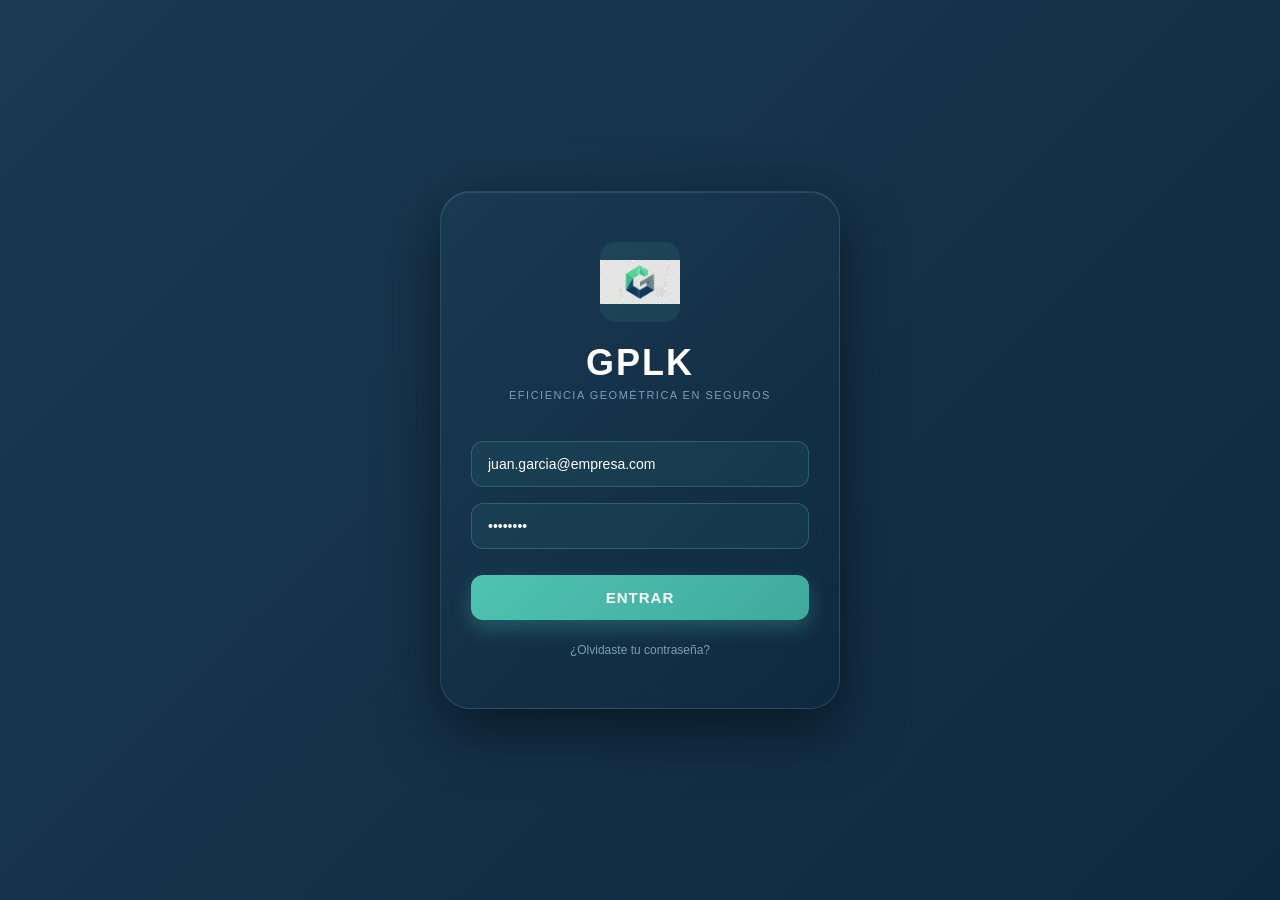
==== index.html @ cc1b45bd "Login1" ====
<!DOCTYPE html>
<html lang="es">
<head>
    <meta charset="UTF-8">
    <meta name="viewport" content="width=device-width, initial-scale=1.0">
    <title>GPLK - Login</title>
    <link rel="stylesheet" href="Styles/styles.css">
</head>
<body>
    <div class="login-container">
        <!-- Encabezado de Login -->
        

        <!-- Contenedor Principal de Login -->
        <div class="login-box">
            <!-- Logo y Título -->
            <div class="logo-section">
                <div class="logo-icon">
                    <img src="Images/Logo G.png" alt="Logo GPLK" class="logo-img">
                </div>
                <h1 class="logo-title">GPLK</h1>
                <p class="logo-subtitle">EFICIENCIA GEOMÉTRICA EN SEGUROS</p>
            </div>

            <!-- Formulario de Login -->
            <form id="loginForm" class="login-form">
                <!-- Campo Usuario o Email -->
                <div class="form-group">
                    <input 
                        type="email" 
                        id="usuario" 
                        name="usuario"
                        class="form-input" 
                        placeholder="Usuario o Email"
                        value="juan.garcia@empresa.com"
                        required
                    >
                </div>

                <!-- Campo Contraseña -->
                <div class="form-group">
                    <input 
                        type="password" 
                        id="contrasena" 
                        name="contrasena"
                        class="form-input" 
                        placeholder="Contraseña"
                        value="••••••••"
                        required
                    >
                </div>

                <!-- Botón Entrar -->
                <button type="submit" class="btn-entrar">Entrar</button>
            </form>

            <!-- Enlace Contraseña Olvidada -->
            <div class="forgot-password">
                <a href="#" id="forgotLink">¿Olvidaste tu contraseña?</a>
            </div>
        </div>
    </div>

    <script src="js/login.js"></script>
</body>
</html>
---- Styles/styles.css ----
/* ============================================
   ESTILOS DEL LOGIN - GPLK
   ============================================ */

* {
    margin: 0;
    padding: 0;
    box-sizing: border-box;
}

body {
    font-family: 'Segoe UI', Tahoma, Geneva, Verdana, sans-serif;
    background: linear-gradient(135deg, #1a3a52 0%, #0f2940 100%);
    min-height: 100vh;
    display: flex;
    justify-content: center;
    align-items: center;
    padding: 20px;
}

/* Contenedor principal del login */
.login-container {
    width: 100%;
    max-width: 400px;
}

/* Etiqueta "A - LOGIN" */


/* Caja principal de login */
.login-box {
    background: linear-gradient(135deg, rgba(26, 58, 82, 0.95) 0%, rgba(15, 41, 64, 0.95) 100%);
    border: 1px solid rgba(79, 195, 178, 0.2);
    border-radius: 30px;
    padding: 50px 30px;
    box-shadow: 
        0 20px 60px rgba(0, 0, 0, 0.5),
        inset 0 1px 0 rgba(255, 255, 255, 0.1);
    backdrop-filter: blur(10px);
}

/* Sección de Logo */
.logo-section {
    text-align: center;
    margin-bottom: 40px;
}

/* Icono del Logo */
.logo-icon {
    width: 80px;
    height: 80px;
    margin: 0 auto 20px;
    background: rgba(79, 195, 178, 0.1);
    border-radius: 15px;
    display: flex;
    align-items: center;
    justify-content: center;
}

.logo-icon svg {
    width: 100%;
    height: 100%;
}

.logo-img {
    width: 100%;
    height: 100%;
    object-fit: contain;
}

/* Título GPLK */
.logo-title {
    font-size: 36px;
    font-weight: 700;
    color: #ffffff;
    margin-bottom: 5px;
    letter-spacing: 2px;
}

/* Subtítulo */
.logo-subtitle {
    font-size: 11px;
    color: #7a9fb5;
    letter-spacing: 1.5px;
    text-transform: uppercase;
    font-weight: 500;
}

/* Formulario */
.login-form {
    display: flex;
    flex-direction: column;
    gap: 16px;
    margin-bottom: 20px;
}

/* Grupo de formulario */
.form-group {
    display: flex;
    flex-direction: column;
}

/* Inputs */
.form-input {
    padding: 14px 16px;
    border: 1px solid rgba(79, 195, 178, 0.3);
    border-radius: 12px;
    background: rgba(79, 195, 178, 0.08);
    color: #ffffff;
    font-size: 14px;
    transition: all 0.3s ease;
    font-family: inherit;
}

.form-input::placeholder {
    color: #7a9fb5;
}

.form-input:focus {
    outline: none;
    border-color: rgba(79, 195, 178, 0.6);
    background: rgba(79, 195, 178, 0.12);
    box-shadow: 0 0 10px rgba(79, 195, 178, 0.2);
}

/* Botón Entrar */
.btn-entrar {
    padding: 14px 16px;
    background: linear-gradient(135deg, #4fc3b2 0%, #3faa9e 100%);
    color: #ffffff;
    border: none;
    border-radius: 12px;
    font-size: 15px;
    font-weight: 600;
    cursor: pointer;
    transition: all 0.3s ease;
    text-transform: uppercase;
    letter-spacing: 1px;
    box-shadow: 0 8px 20px rgba(79, 195, 178, 0.3);
    margin-top: 10px;
}

.btn-entrar:hover {
    background: linear-gradient(135deg, #5cd9c8 0%, #4fc3b2 100%);
    box-shadow: 0 12px 30px rgba(79, 195, 178, 0.4);
    transform: translateY(-2px);
}

.btn-entrar:active {
    transform: translateY(0);
    box-shadow: 0 4px 12px rgba(79, 195, 178, 0.3);
}

.btn-entrar:disabled {
    opacity: 0.6;
    cursor: not-allowed;
}

/* Enlace Contraseña Olvidada */
.forgot-password {
    text-align: center;
}

.forgot-password a {
    color: #7a9fb5;
    text-decoration: none;
    font-size: 12px;
    transition: all 0.3s ease;
    border-bottom: 1px solid transparent;
}

.forgot-password a:hover {
    color: #4fc3b2;
    border-bottom-color: #4fc3b2;
}

/* Responsive */
@media (max-width: 480px) {
    .login-box {
        padding: 40px 20px;
        border-radius: 20px;
    }

    .logo-title {
        font-size: 28px;
    }

    .logo-icon {
        width: 60px;
        height: 60px;
    }

    .form-input,
    .btn-entrar {
        font-size: 13px;
        padding: 12px 14px;
    }

    .logo-section {
        margin-bottom: 30px;
    }

    .login-form {
        gap: 14px;
    }
}
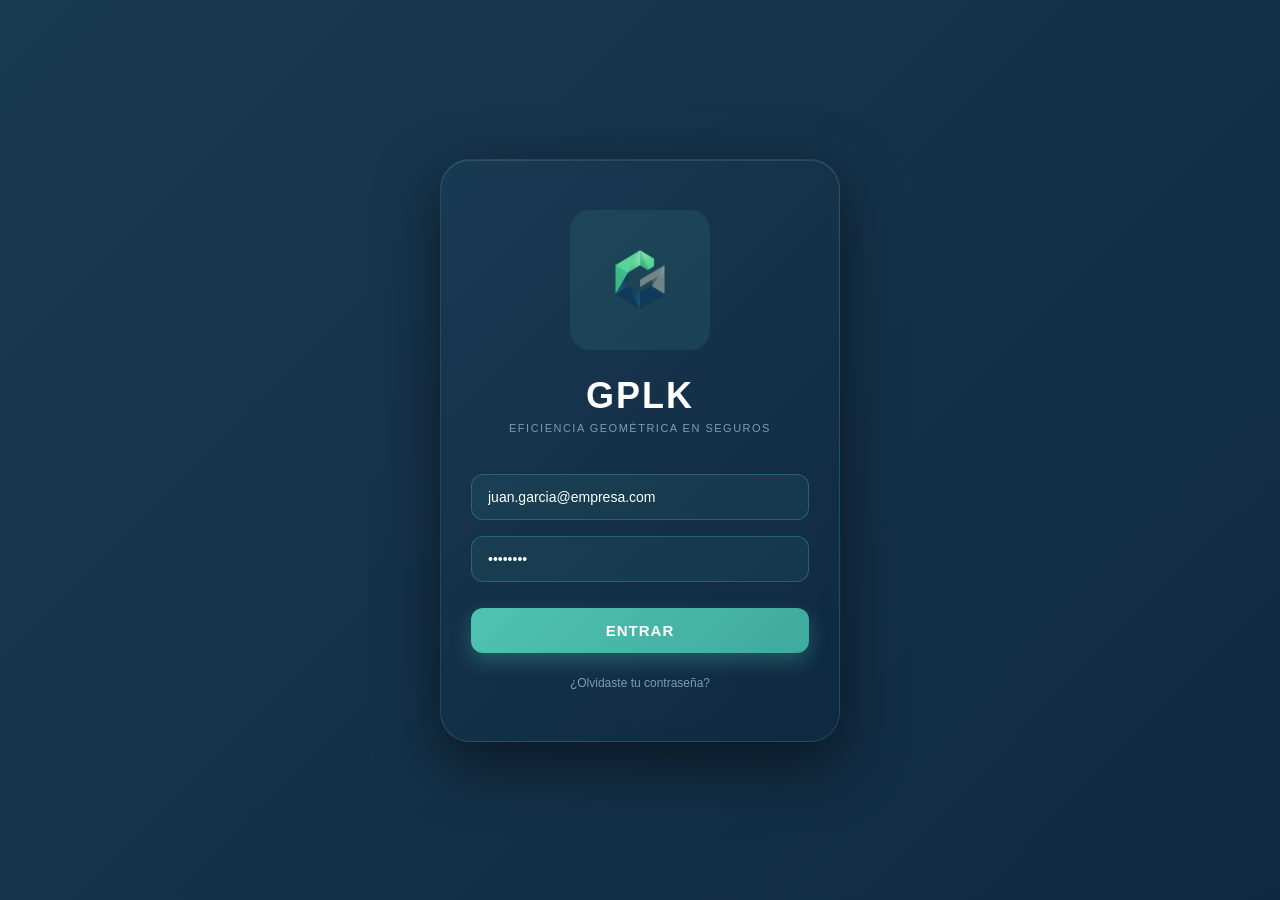
==== commit eb3284d5: "Login y Inicio" ====
--- a/index.html
+++ b/index.html
@@ -7,12 +7,9 @@
     <link rel="stylesheet" href="Styles/styles.css">
 </head>
 <body>
-    <div class="login-container">
-        <!-- Encabezado de Login -->
-        
-
+    <div class="mobile-container">
         <!-- Contenedor Principal de Login -->
-        <div class="login-box">
+        <div class="mobile-box">
             <!-- Logo y Título -->
             <div class="logo-section">
                 <div class="logo-icon">
--- a/Styles/styles.css
+++ b/Styles/styles.css
@@ -1,34 +1,11 @@
 /* ============================================
-   ESTILOS DEL LOGIN - GPLK
+   ESTILOS GENERALES - GPLK
    ============================================ */
-
-* {
-    margin: 0;
-    padding: 0;
-    box-sizing: border-box;
-}
-
-body {
-    font-family: 'Segoe UI', Tahoma, Geneva, Verdana, sans-serif;
-    background: linear-gradient(135deg, #1a3a52 0%, #0f2940 100%);
-    min-height: 100vh;
-    display: flex;
-    justify-content: center;
-    align-items: center;
-    padding: 20px;
-}
-
-/* Contenedor principal del login */
-.login-container {
+.mobile-container {
     width: 100%;
     max-width: 400px;
 }
-
-/* Etiqueta "A - LOGIN" */
-
-
-/* Caja principal de login */
-.login-box {
+.mobile-box {
     background: linear-gradient(135deg, rgba(26, 58, 82, 0.95) 0%, rgba(15, 41, 64, 0.95) 100%);
     border: 1px solid rgba(79, 195, 178, 0.2);
     border-radius: 30px;
@@ -39,6 +16,27 @@
     backdrop-filter: blur(10px);
 }
 
+/* ============================================
+   ESTILOS DEL LOGIN - GPLK
+   ============================================ */
+
+* {
+    margin: 0;
+    padding: 0;
+    box-sizing: border-box;
+}
+
+body {
+    font-family: 'Segoe UI', Tahoma, Geneva, Verdana, sans-serif;
+    background: linear-gradient(135deg, #1a3a52 0%, #0f2940 100%);
+    min-height: 100vh;
+    display: flex;
+    justify-content: center;
+    align-items: center;
+    padding: 20px;
+}
+
+
 /* Sección de Logo */
 .logo-section {
     text-align: center;
@@ -47,11 +45,11 @@
 
 /* Icono del Logo */
 .logo-icon {
-    width: 80px;
-    height: 80px;
-    margin: 0 auto 20px;
+    width: 140px;
+    height: 140px;
+    margin: 0 auto 25px;
     background: rgba(79, 195, 178, 0.1);
-    border-radius: 15px;
+    border-radius: 20px;
     display: flex;
     align-items: center;
     justify-content: center;
@@ -204,3 +202,298 @@
         gap: 14px;
     }
 }
+
+/* ============================================
+   ESTILOS DEL DASHBOARD - GPLK
+   ============================================ */
+
+body {
+    font-family: 'Segoe UI', Tahoma, Geneva, Verdana, sans-serif;
+    background: linear-gradient(135deg, #1a3a52 0%, #0f2940 100%);
+    min-height: 100vh;
+    display: flex;
+    justify-content: center;
+    align-items: center;
+    padding: 20px;
+}
+
+/* Encabezado del Dashboard */
+.dashboard-header {
+    background: linear-gradient(135deg, rgba(26, 58, 82, 0.95) 0%, rgba(15, 41, 64, 0.95) 100%);
+    border-bottom: 1px solid rgba(79, 195, 178, 0.2);
+    padding: 14px 16px;
+    display: flex;
+    justify-content: space-between;
+    align-items: center;
+    box-shadow: 0 2px 10px rgba(0, 0, 0, 0.3);
+    flex-shrink: 0;
+    width: calc(100% + 60px); /*adaptar el ancho al ancho de la pantalla mobil simulada*/
+    margin: -50px -30px 0 -30px;
+    border-radius: 30px 30px 0 0;
+}
+
+.header-left {
+    display: flex;
+    align-items: center;
+    gap: 10px;
+}
+
+.logo-small {
+    width: 40px;
+    height: 40px;
+    background: linear-gradient(135deg, #4fc3b2 0%, #3faa9e 100%);
+    border-radius: 10px;
+    display: flex;
+    align-items: center;
+    justify-content: center;
+    color: #ffffff;
+    font-weight: 700;
+    font-size: 20px;
+}
+
+.dashboard-header h1 {
+    color: #ffffff;
+    font-size: 20px;
+    font-weight: 600;
+    margin: 0;
+}
+
+.header-right {
+    display: flex;
+    gap: 10px;
+}
+
+.btn-logout {
+    padding: 8px 16px;
+    background: transparent;
+    color: #7a9fb5;
+    border: 1px solid rgba(79, 195, 178, 0.4);
+    border-radius: 8px;
+    font-size: 12px;
+    cursor: pointer;
+    transition: all 0.3s ease;
+}
+
+.btn-logout:hover {
+    color: #4fc3b2;
+    border-color: rgba(79, 195, 178, 0.8);
+    background: rgba(79, 195, 178, 0.1);
+}
+
+/* Contenido del Dashboard */
+.dashboard-content {
+    flex: 1;
+    padding: 40px 16px;
+    overflow-y: auto;
+    width: 100%;
+    display: flex;
+    flex-direction: column;
+    justify-content: center;
+}
+
+/* Botón Nuevo Parte */
+.btn-nuevo-parte {
+    width: 100%;
+    margin: 0 0 30px 0;
+    padding: 20px;
+    background: linear-gradient(135deg, #4fc3b2 0%, #3faa9e 100%);
+    border: none;
+    border-radius: 16px;
+    color: #ffffff;
+    display: flex;
+    align-items: center;
+    gap: 15px;
+    cursor: pointer;
+    transition: all 0.3s ease;
+    box-shadow: 0 8px 20px rgba(79, 195, 178, 0.3);
+}
+
+.btn-nuevo-parte:hover {
+    transform: translateY(-4px);
+    box-shadow: 0 12px 30px rgba(79, 195, 178, 0.4);
+}
+
+.btn-icon {
+    width: 50px;
+    height: 50px;
+    background: rgba(255, 255, 255, 0.2);
+    border-radius: 12px;
+    display: flex;
+    align-items: center;
+    justify-content: center;
+    font-size: 28px;
+    font-weight: 300;
+    flex-shrink: 0;
+}
+
+.btn-text {
+    text-align: left;
+}
+
+.btn-title {
+    font-size: 16px;
+    font-weight: 600;
+    margin-bottom: 4px;
+}
+
+.btn-subtitle {
+    font-size: 13px;
+    opacity: 0.9;
+}
+
+/* Sección de Incidentes */
+.incidentes-section {
+    width: 100%;
+}
+
+.section-title {
+    color: #7a9fb5;
+    font-size: 12px;
+    font-weight: 700;
+    letter-spacing: 1.5px;
+    text-transform: uppercase;
+    margin-bottom: 16px;
+}
+
+.incidentes-list {
+    display: flex;
+    flex-direction: column;
+    gap: 12px;
+    margin-bottom: 20px;
+}
+
+/* Tarjeta de Incidente */
+.incidente-card {
+    background: rgba(255, 255, 255, 0.08);
+    border: 1px solid rgba(79, 195, 178, 0.15);
+    border-radius: 12px;
+    padding: 14px;
+    display: flex;
+    align-items: center;
+    gap: 12px;
+    transition: all 0.3s ease;
+    cursor: pointer;
+}
+
+.incidente-card:hover {
+    background: rgba(79, 195, 178, 0.1);
+    border-color: rgba(79, 195, 178, 0.3);
+    transform: translateX(4px);
+}
+
+.incidente-icon {
+    width: 40px;
+    height: 40px;
+    border-radius: 10px;
+    display: flex;
+    align-items: center;
+    justify-content: center;
+    font-size: 20px;
+    flex-shrink: 0;
+}
+
+.incidente-icon.fuego {
+    background: rgba(255, 107, 53, 0.2);
+    color: #ff6b35;
+}
+
+.incidente-icon.cristal {
+    background: rgba(100, 180, 255, 0.2);
+    color: #64b4ff;
+}
+
+.incidente-icon.hogar {
+    background: rgba(150, 130, 100, 0.2);
+    color: #a89878;
+}
+
+.incidente-info {
+    flex: 1;
+}
+
+.incidente-id {
+    color: #ffffff;
+    font-size: 14px;
+    font-weight: 600;
+    margin-bottom: 2px;
+}
+
+.incidente-tipo {
+    color: #7a9fb5;
+    font-size: 12px;
+}
+
+/* Badges de Estado */
+.badge {
+    padding: 6px 12px;
+    border-radius: 6px;
+    font-size: 11px;
+    font-weight: 600;
+    white-space: nowrap;
+    text-transform: capitalize;
+}
+
+.badge-pendiente {
+    background: rgba(255, 193, 7, 0.2);
+    color: #ffc107;
+}
+
+.badge-validado {
+    background: rgba(76, 175, 80, 0.2);
+    color: #4caf50;
+}
+
+.badge-enviado {
+    background: rgba(100, 180, 255, 0.2);
+    color: #64b4ff;
+}
+
+/* Botón Seguimiento */
+.btn-seguimiento {
+    width: 100%;
+    margin: 0;
+    padding: 12px;
+    background: transparent;
+    border: 1px solid rgba(79, 195, 178, 0.4);
+    border-radius: 12px;
+    color: #4fc3b2;
+    font-size: 14px;
+    font-weight: 600;
+    cursor: pointer;
+    transition: all 0.3s ease;
+}
+
+.btn-seguimiento:hover {
+    background: rgba(79, 195, 178, 0.1);
+    border-color: #4fc3b2;
+}
+
+/* Responsive Dashboard */
+@media (max-width: 480px) {
+    .dashboard-content {
+        padding: 16px;
+    }
+
+    .btn-nuevo-parte {
+        padding: 16px;
+        margin-bottom: 24px;
+    }
+
+    .btn-icon {
+        width: 40px;
+        height: 40px;
+        font-size: 24px;
+    }
+
+    .btn-title {
+        font-size: 15px;
+    }
+
+    .btn-subtitle {
+        font-size: 12px;
+    }
+
+    .incidente-card {
+        padding: 12px;
+    }
+}
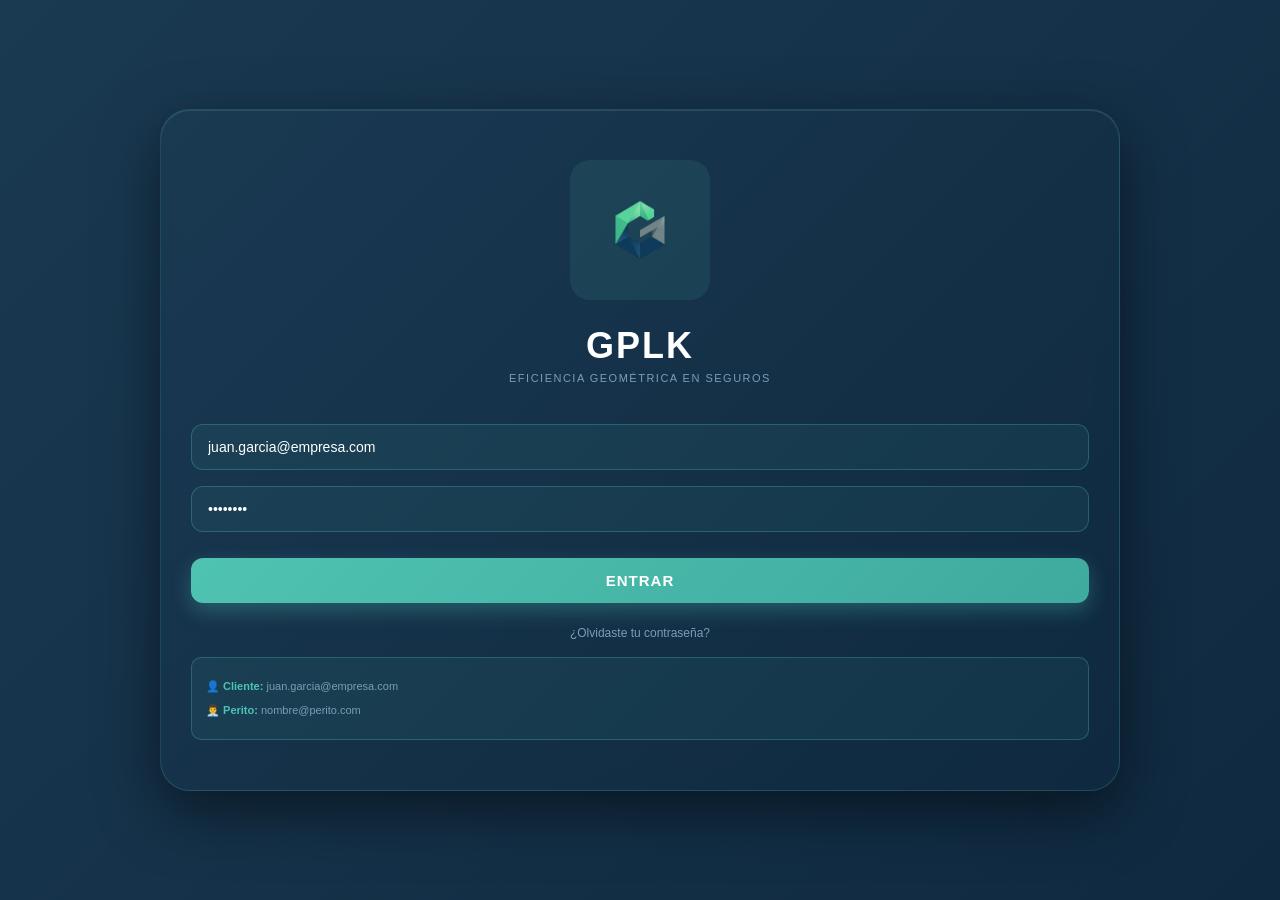
==== commit a68fd29f: "Terminar cliente y unificar el login" ====
--- a/index.html
+++ b/index.html
@@ -3,8 +3,8 @@
 <head>
     <meta charset="UTF-8">
     <meta name="viewport" content="width=device-width, initial-scale=1.0">
-    <title>GPLK - Login</title>
-    <link rel="stylesheet" href="Styles/styles.css">
+    <title>GPLK - Acceso</title>
+    <link rel="stylesheet" href="Styles/stylesCliente.css">
 </head>
 <body>
     <div class="mobile-container">
@@ -19,9 +19,8 @@
                 <p class="logo-subtitle">EFICIENCIA GEOMÉTRICA EN SEGUROS</p>
             </div>
 
-            <!-- Formulario de Login -->
-            <form id="loginForm" class="login-form">
-                <!-- Campo Usuario o Email -->
+            <!-- Formulario de Login Unificado -->
+            <form id="loginForm" class="login-form" onsubmit="return validarLogin()">
                 <div class="form-group">
                     <input 
                         type="email" 
@@ -34,7 +33,6 @@
                     >
                 </div>
 
-                <!-- Campo Contraseña -->
                 <div class="form-group">
                     <input 
                         type="password" 
@@ -47,7 +45,6 @@
                     >
                 </div>
 
-                <!-- Botón Entrar -->
                 <button type="submit" class="btn-entrar">Entrar</button>
             </form>
 
@@ -55,6 +52,12 @@
             <div class="forgot-password">
                 <a href="#" id="forgotLink">¿Olvidaste tu contraseña?</a>
             </div>
+
+            <!-- Nota informativa -->
+            <div class="login-note">
+                <p><strong>👤 Cliente:</strong> juan.garcia@empresa.com</p>
+                <p><strong>👨‍💼 Perito:</strong> nombre@perito.com</p>
+            </div>
         </div>
     </div>
 
--- a/Styles/stylesCliente.css
+++ b/Styles/stylesCliente.css
@@ -0,0 +1,1549 @@
+/* ============================================
+   ESTILOS GENERALES - GPLK
+   ============================================ */
+* {
+    margin: 0;
+    padding: 0;
+    box-sizing: border-box;
+}
+
+body {
+    font-family: 'Segoe UI', Tahoma, Geneva, Verdana, sans-serif;
+    background: linear-gradient(135deg, #1a3a52 0%, #0f2940 100%);
+    min-height: 100vh;
+    display: flex;
+    justify-content: center;
+    align-items: center;
+    padding: 20px;
+}
+
+/* Contenedor "móvil" centrado, adaptable también a escritorio */
+.mobile-container {
+    width: 100%;
+    max-width: 400px;
+}
+
+.mobile-box {
+    background: linear-gradient(135deg, rgba(26, 58, 82, 0.95) 0%, rgba(15, 41, 64, 0.95) 100%);
+    border: 1px solid rgba(79, 195, 178, 0.2);
+    border-radius: 30px;
+    padding: 50px 30px;            /* NO lo cambies en el @media de escritorio */
+    box-shadow:
+        0 20px 60px rgba(0, 0, 0, 0.5),
+        inset 0 1px 0 rgba(255, 255, 255, 0.1);
+    backdrop-filter: blur(10px);
+}
+/* ============================================
+   ESTILOS DEL LOGIN - GPLK
+   ============================================ */
+
+/* Sección de Logo */
+.logo-section {
+    text-align: center;
+    margin-bottom: 40px;
+}
+
+/* Icono del Logo */
+.logo-icon {
+    width: 140px;
+    height: 140px;
+    margin: 0 auto 25px;
+    background: rgba(79, 195, 178, 0.1);
+    border-radius: 20px;
+    display: flex;
+    align-items: center;
+    justify-content: center;
+}
+
+.logo-icon svg {
+    width: 100%;
+    height: 100%;
+}
+
+.logo-img {
+    width: 100%;
+    height: 100%;
+    object-fit: contain;
+}
+
+/* Título GPLK */
+.logo-title {
+    font-size: 36px;
+    font-weight: 700;
+    color: #ffffff;
+    margin-bottom: 5px;
+    letter-spacing: 2px;
+}
+
+/* Subtítulo */
+.logo-subtitle {
+    font-size: 11px;
+    color: #7a9fb5;
+    letter-spacing: 1.5px;
+    text-transform: uppercase;
+    font-weight: 500;
+}
+
+/* Formulario */
+.login-form {
+    display: flex;
+    flex-direction: column;
+    gap: 16px;
+    margin-bottom: 20px;
+}
+
+/* Nota informativa de login */
+.login-note {
+    background: rgba(79, 195, 178, 0.08);
+    border: 1px solid rgba(79, 195, 178, 0.3);
+    border-radius: 10px;
+    padding: 14px;
+    margin-top: 16px;
+    font-size: 11px;
+    color: #7a9fb5;
+    line-height: 1.6;
+}
+
+.login-note p {
+    margin: 6px 0;
+}
+
+.login-note strong {
+    color: #4fc3b2;
+    font-weight: 700;
+}
+
+/* Grupo de formulario */
+.form-group {
+    display: flex;
+    flex-direction: column;
+}
+
+/* Label de formulario */
+.form-label {
+    color: #7a9fb5;
+    font-size: 12px;
+    font-weight: 700;
+    letter-spacing: 0.5px;
+    margin-bottom: 8px;
+    text-transform: uppercase;
+}
+
+/* Inputs */
+.form-input {
+    padding: 14px 16px;
+    border: 1px solid rgba(79, 195, 178, 0.3);
+    border-radius: 12px;
+    background: rgba(79, 195, 178, 0.08);
+    color: #ffffff;
+    font-size: 14px;
+    transition: all 0.3s ease;
+    font-family: inherit;
+}
+
+.form-input::placeholder {
+    color: #7a9fb5;
+}
+
+.form-input:focus {
+    outline: none;
+    border-color: rgba(79, 195, 178, 0.6);
+    background: rgba(79, 195, 178, 0.12);
+    box-shadow: 0 0 10px rgba(79, 195, 178, 0.2);
+}
+
+/* Botón Entrar */
+.btn-entrar {
+    padding: 14px 16px;
+    background: linear-gradient(135deg, #4fc3b2 0%, #3faa9e 100%);
+    color: #ffffff;
+    border: none;
+    border-radius: 12px;
+    font-size: 15px;
+    font-weight: 600;
+    cursor: pointer;
+    transition: all 0.3s ease;
+    text-transform: uppercase;
+    letter-spacing: 1px;
+    box-shadow: 0 8px 20px rgba(79, 195, 178, 0.3);
+    margin-top: 10px;
+}
+
+.btn-entrar:hover {
+    background: linear-gradient(135deg, #5cd9c8 0%, #4fc3b2 100%);
+    box-shadow: 0 12px 30px rgba(79, 195, 178, 0.4);
+    transform: translateY(-2px);
+}
+
+.btn-entrar:active {
+    transform: translateY(0);
+    box-shadow: 0 4px 12px rgba(79, 195, 178, 0.3);
+}
+
+.btn-entrar:disabled {
+    opacity: 0.6;
+    cursor: not-allowed;
+}
+
+/* Enlace Contraseña Olvidada */
+.forgot-password {
+    text-align: center;
+}
+
+.forgot-password a {
+    color: #7a9fb5;
+    text-decoration: none;
+    font-size: 12px;
+    transition: all 0.3s ease;
+    border-bottom: 1px solid transparent;
+}
+
+.forgot-password a:hover {
+    color: #4fc3b2;
+    border-bottom-color: #4fc3b2;
+}
+
+/* Responsive Login */
+@media (max-width: 480px) {
+    .login-box {
+        padding: 40px 20px;
+        border-radius: 20px;
+    }
+
+    .logo-title {
+        font-size: 28px;
+    }
+
+    .logo-icon {
+        width: 60px;
+        height: 60px;
+    }
+
+    .form-input,
+    .btn-entrar {
+        font-size: 13px;
+        padding: 12px 14px;
+    }
+
+    .logo-section {
+        margin-bottom: 30px;
+    }
+
+    .login-form {
+        gap: 14px;
+    }
+}
+
+/* ============================================
+   ESTILOS DEL DASHBOARD - GPLK
+   ============================================ */
+
+/* Encabezado del Dashboard */
+.dashboard-header {
+    background: linear-gradient(135deg, rgba(26, 58, 82, 0.95) 0%, rgba(15, 41, 64, 0.95) 100%);
+    border-bottom: 1px solid rgba(79, 195, 178, 0.2);
+    padding: 14px 30px;
+    display: flex;
+    justify-content: space-between;
+    align-items: center;
+    box-shadow: 0 2px 10px rgba(0, 0, 0, 0.3);
+    flex-shrink: 0;
+
+    /* IMPORTANTE: ancho y márgenes alineados con .mobile-box */
+    width: calc(100% + 60px);
+    margin: -50px -30px 0 -30px;
+    border-radius: 30px 30px 0 0;
+}
+
+.header-left {
+    display: flex;
+    align-items: center;
+    gap: 10px;
+}
+
+.logo-small {
+    width: 40px;
+    height: 40px;
+    background: linear-gradient(135deg, #4fc3b2 0%, #3faa9e 100%);
+    border-radius: 10px;
+    display: flex;
+    align-items: center;
+    justify-content: center;
+    color: #ffffff;
+    font-weight: 700;
+    font-size: 20px;
+}
+
+.dashboard-header h1 {
+    color: #ffffff;
+    font-size: 20px;
+    font-weight: 600;
+    margin: 0;
+}
+
+.header-right {
+    display: flex;
+    gap: 10px;
+}
+
+.btn-logout {
+    padding: 8px 16px;
+    background: transparent;
+    color: #7a9fb5;
+    border: 1px solid rgba(79, 195, 178, 0.4);
+    border-radius: 8px;
+    font-size: 12px;
+    cursor: pointer;
+    transition: all 0.3s ease;
+}
+
+.btn-logout:hover {
+    color: #4fc3b2;
+    border-color: rgba(79, 195, 178, 0.8);
+    background: rgba(79, 195, 178, 0.1);
+}
+
+/* Contenido del Dashboard */
+.dashboard-content {
+    flex: 1;
+    padding: 40px 16px;
+    overflow-y: auto;
+    width: 100%;
+    display: flex;
+    flex-direction: column;
+    justify-content: center;
+}
+
+/* Botón Nuevo Parte */
+.btn-nuevo-parte {
+    width: 100%;
+    margin: 0 0 30px 0;
+    padding: 20px;
+    background: linear-gradient(135deg, #4fc3b2 0%, #3faa9e 100%);
+    border: none;
+    border-radius: 16px;
+    color: #ffffff;
+    display: flex;
+    align-items: center;
+    gap: 15px;
+    cursor: pointer;
+    transition: all 0.3s ease;
+    box-shadow: 0 8px 20px rgba(79, 195, 178, 0.3);
+    text-decoration: none;
+}
+
+.btn-nuevo-parte:hover {
+    transform: translateY(-4px);
+    box-shadow: 0 12px 30px rgba(79, 195, 178, 0.4);
+}
+
+.btn-icon {
+    width: 50px;
+    height: 50px;
+    background: rgba(255, 255, 255, 0.2);
+    border-radius: 12px;
+    display: flex;
+    align-items: center;
+    justify-content: center;
+    font-size: 28px;
+    font-weight: 300;
+    flex-shrink: 0;
+}
+
+.btn-text {
+    text-align: left;
+}
+
+.btn-title {
+    font-size: 16px;
+    font-weight: 600;
+    margin-bottom: 4px;
+}
+
+.btn-subtitle {
+    font-size: 13px;
+    opacity: 0.9;
+}
+
+/* Sección de Incidentes */
+.incidentes-section {
+    width: 100%;
+}
+
+.section-title {
+    color: #7a9fb5;
+    font-size: 12px;
+    font-weight: 700;
+    letter-spacing: 1.5px;
+    text-transform: uppercase;
+    margin-bottom: 16px;
+}
+
+.incidentes-list {
+    display: flex;
+    flex-direction: column;
+    gap: 12px;
+    margin-bottom: 20px;
+}
+
+/* Tarjeta de Incidente */
+.incidente-card {
+    background: rgba(255, 255, 255, 0.08);
+    border: 1px solid rgba(79, 195, 178, 0.15);
+    border-radius: 12px;
+    padding: 14px;
+    display: flex;
+    align-items: center;
+    gap: 12px;
+    transition: all 0.3s ease;
+    cursor: pointer;
+}
+
+.incidente-card:hover {
+    background: rgba(79, 195, 178, 0.1);
+    border-color: rgba(79, 195, 178, 0.3);
+    transform: translateX(4px);
+}
+
+.incidente-icon {
+    width: 40px;
+    height: 40px;
+    border-radius: 10px;
+    display: flex;
+    align-items: center;
+    justify-content: center;
+    font-size: 20px;
+    flex-shrink: 0;
+}
+
+.incidente-icon.fuego {
+    background: rgba(255, 107, 53, 0.2);
+    color: #ff6b35;
+}
+
+.incidente-icon.cristal {
+    background: rgba(100, 180, 255, 0.2);
+    color: #64b4ff;
+}
+
+.incidente-icon.hogar {
+    background: rgba(150, 130, 100, 0.2);
+    color: #a89878;
+}
+
+.incidente-info {
+    flex: 1;
+}
+
+.incidente-id {
+    color: #ffffff;
+    font-size: 14px;
+    font-weight: 600;
+    margin-bottom: 2px;
+}
+
+.incidente-tipo {
+    color: #7a9fb5;
+    font-size: 12px;
+}
+
+/* Badges de Estado */
+.badge {
+    padding: 6px 12px;
+    border-radius: 6px;
+    font-size: 11px;
+    font-weight: 600;
+    white-space: nowrap;
+    text-transform: capitalize;
+}
+
+.badge-pendiente {
+    background: rgba(255, 193, 7, 0.2);
+    color: #ffc107;
+}
+
+.badge-validado {
+    background: rgba(76, 175, 80, 0.2);
+    color: #4caf50;
+}
+
+.badge-enviado {
+    background: rgba(100, 180, 255, 0.2);
+    color: #64b4ff;
+}
+
+/* Botón Seguimiento */
+.btn-seguimiento {
+    width: 100%;
+    margin: 0;
+    padding: 12px;
+    background: transparent;
+    border: 1px solid rgba(79, 195, 178, 0.4);
+    border-radius: 12px;
+    color: #4fc3b2;
+    font-size: 14px;
+    font-weight: 600;
+    cursor: pointer;
+    transition: all 0.3s ease;
+    text-decoration: none;
+    display: block;
+    text-align: center;
+}
+
+.btn-seguimiento:hover {
+    background: rgba(79, 195, 178, 0.1);
+    border-color: #4fc3b2;
+}
+
+/* Responsive Dashboard (móvil) */
+@media (max-width: 480px) {
+    .dashboard-content {
+        padding: 16px;
+    }
+
+    .btn-nuevo-parte {
+        padding: 16px;
+        margin-bottom: 24px;
+    }
+
+    .btn-icon {
+        width: 40px;
+        height: 40px;
+        font-size: 24px;
+    }
+
+    .btn-title {
+        font-size: 15px;
+    }
+
+    .btn-subtitle {
+        font-size: 12px;
+    }
+
+    .incidente-card {
+        padding: 12px;
+    }
+}
+
+/* ===================================================
+   ESTILOS DE SELECCIÓN - GPLK
+   ============================================ */
+
+/* Botón Atrás */
+.btn-back {
+    background: transparent;
+    color: #4fc3b2;
+    border: none;
+    font-size: 28px;
+    cursor: pointer;
+    padding: 0;
+    transition: all 0.3s ease;
+    text-decoration: none;
+}
+
+.btn-back:hover {
+    color: #5cd9c8;
+    transform: translateX(-2px);
+}
+
+/* Descripción */
+.seleccion-description {
+    text-align: center;
+    margin-bottom: 24px;
+}
+
+.seleccion-description p {
+    color: #7a9fb5;
+    font-size: 14px;
+    font-weight: 500;
+}
+
+/* Opciones de Proceso */
+.seleccion-options {
+    display: flex;
+    flex-direction: column;
+    gap: 16px;
+    margin-bottom: 24px;
+}
+
+/* Botón de Opción */
+.option-button {
+    display: flex;
+    align-items: center;
+    gap: 14px;
+    width: 100%;
+    padding: 18px;
+    background: linear-gradient(135deg, rgba(79, 195, 178, 0.15) 0%, rgba(79, 195, 178, 0.08) 100%);
+    border: 1.5px solid rgba(79, 195, 178, 0.3);
+    border-radius: 14px;
+    color: #ffffff;
+    cursor: pointer;
+    text-decoration: none;
+    transition: all 0.3s ease;
+    position: relative;
+    overflow: hidden;
+}
+
+.option-button:hover {
+    background: linear-gradient(135deg, rgba(79, 195, 178, 0.25) 0%, rgba(79, 195, 178, 0.15) 100%);
+    border-color: rgba(79, 195, 178, 0.6);
+    transform: translateX(4px);
+    box-shadow: 0 8px 20px rgba(79, 195, 178, 0.2);
+}
+
+.option-button:active {
+    transform: translateX(2px);
+}
+
+/* Ícono de Opción */
+.option-icon {
+    font-size: 32px;
+    flex-shrink: 0;
+}
+
+/* Contenido de Opción */
+.option-content {
+    flex: 1;
+    text-align: left;
+}
+
+.option-title {
+    font-size: 16px;
+    font-weight: 600;
+    margin: 0 0 4px 0;
+    color: #ffffff;
+}
+
+.option-subtitle {
+    font-size: 12px;
+    color: #7a9fb5;
+    margin: 0;
+}
+
+/* Flecha de Opción */
+.option-arrow {
+    font-size: 20px;
+    color: #4fc3b2;
+    flex-shrink: 0;
+}
+
+/* Información al pie */
+.seleccion-info {
+    text-align: center;
+    padding: 12px;
+    background: rgba(79, 195, 178, 0.08);
+    border-radius: 10px;
+}
+
+.seleccion-info p {
+    color: #7a9fb5;
+    font-size: 12px;
+    margin: 0;
+    line-height: 1.4;
+}
+
+/* ============================================
+   ESTILOS PARA BOTONES DE TIPO SINIESTRO
+   ============================================ */
+
+.tipo-buttons {
+    display: grid;
+    grid-template-columns: 1fr 1fr;
+    gap: 10px;
+    margin-bottom: 12px;
+}
+
+.tipo-btn {
+    padding: 12px;
+    background: rgba(79, 195, 178, 0.08);
+    border: 1px solid rgba(79, 195, 178, 0.3);
+    border-radius: 10px;
+    color: #7a9fb5;
+    font-size: 12px;
+    font-weight: 600;
+    cursor: pointer;
+    transition: all 0.3s ease;
+    text-align: center;
+    line-height: 1.3;
+}
+
+.tipo-btn:hover {
+    background: rgba(79, 195, 178, 0.15);
+    border-color: rgba(79, 195, 178, 0.5);
+}
+
+.tipo-btn.active {
+    background: linear-gradient(135deg, #4fc3b2 0%, #3faa9e 100%);
+    color: #ffffff;
+    border-color: #4fc3b2;
+    box-shadow: 0 4px 12px rgba(79, 195, 178, 0.3);
+}
+
+/* Responsive para botones de tipo */
+@media (max-width: 480px) {
+    .tipo-buttons {
+        grid-template-columns: 1fr;
+        gap: 8px;
+    }
+
+    .tipo-btn {
+        padding: 10px;
+        font-size: 11px;
+    }
+}
+
+/* ============================================
+   ESTILOS PARA PÁGINA DE FOTOS
+   ============================================ */
+
+/* Drop Zone */
+.drop-zone {
+    border: 2px dashed rgba(79, 195, 178, 0.4);
+    border-radius: 12px;
+    padding: 24px;
+    text-align: center;
+    cursor: pointer;
+    transition: all 0.3s ease;
+    background: rgba(79, 195, 178, 0.05);
+    display: flex;
+    flex-direction: column;
+    align-items: center;
+    justify-content: center;
+    min-height: 140px;
+}
+
+.drop-zone:hover {
+    border-color: rgba(79, 195, 178, 0.6);
+    background: rgba(79, 195, 178, 0.1);
+}
+
+.drop-zone.drag-over {
+    border-color: #4fc3b2;
+    background: rgba(79, 195, 178, 0.15);
+    box-shadow: 0 0 15px rgba(79, 195, 178, 0.3);
+}
+
+.drop-zone-icon {
+    font-size: 48px;
+    margin-bottom: 12px;
+}
+
+.drop-zone-text {
+    margin: 0;
+}
+
+.drop-zone-title {
+    color: #ffffff;
+    font-size: 14px;
+    font-weight: 600;
+    margin: 0 0 4px 0;
+}
+
+.drop-zone-subtitle {
+    color: #7a9fb5;
+    font-size: 12px;
+    margin: 0;
+}
+
+/* Preview de Fotos */
+.fotos-preview {
+    display: grid;
+    grid-template-columns: repeat(3, 1fr);
+    gap: 10px;
+    margin-top: 16px;
+}
+
+.foto-item {
+    position: relative;
+    border-radius: 10px;
+    overflow: hidden;
+    aspect-ratio: 1;
+    background: rgba(79, 195, 178, 0.1);
+    border: 1px solid rgba(79, 195, 178, 0.2);
+}
+
+.foto-item img {
+    width: 100%;
+    height: 100%;
+    object-fit: cover;
+}
+
+.btn-remove-foto {
+    position: absolute;
+    top: 4px;
+    right: 4px;
+    width: 28px;
+    height: 28px;
+    background: rgba(255, 65, 65, 0.9);
+    border: none;
+    border-radius: 50%;
+    color: #ffffff;
+    font-size: 20px;
+    cursor: pointer;
+    transition: all 0.2s ease;
+    display: flex;
+    align-items: center;
+    justify-content: center;
+    padding: 0;
+}
+
+.btn-remove-foto:hover {
+    background: rgba(255, 65, 65, 1);
+    transform: scale(1.1);
+}
+
+.foto-numero {
+    position: absolute;
+    bottom: 6px;
+    left: 6px;
+    background: rgba(79, 195, 178, 0.8);
+    color: #ffffff;
+    font-size: 11px;
+    font-weight: 600;
+    padding: 2px 6px;
+    border-radius: 4px;
+}
+
+/* Responsive para fotos */
+@media (max-width: 480px) {
+    .fotos-preview {
+        grid-template-columns: repeat(2, 1fr);
+    }
+
+    .drop-zone {
+        padding: 16px;
+        min-height: 120px;
+    }
+
+    .drop-zone-icon {
+        font-size: 40px;
+        margin-bottom: 8px;
+    }
+
+    .drop-zone-title {
+        font-size: 13px;
+    }
+
+    .drop-zone-subtitle {
+        font-size: 11px;
+    }
+}
+
+/* ============================================
+   ESTILOS PARA FORMULARIO V1 - CONSISTENTE
+   ============================================ */
+
+/* Label de Sección */
+.section-label {
+    display: block;
+    color: #7a9fb5;
+    font-size: 11px;
+    font-weight: 700;
+    letter-spacing: 1.5px;
+    text-transform: uppercase;
+    margin-bottom: 10px;
+}
+
+/* Botones de Tipo */
+.tipo-buttons-v1 {
+    display: grid;
+    grid-template-columns: 1fr 1fr;
+    gap: 10px;
+    margin-bottom: 20px;
+}
+
+.tipo-btn-v1 {
+    flex: 1;
+    min-width: 70px;
+    padding: 16px 12px;
+    background: rgba(79, 195, 178, 0.08);
+    border: 1.5px solid rgba(79, 195, 178, 0.3);
+    border-radius: 10px;
+    color: #7a9fb5;
+    font-size: 12px;
+    font-weight: 700;
+    cursor: pointer;
+    transition: all 0.3s ease;
+    text-align: center;
+    letter-spacing: 0.5px;
+}
+
+.tipo-btn-v1:hover {
+    background: rgba(79, 195, 178, 0.2);
+    border-color: #4fc3b2;
+    color: #4fc3b2;
+}
+
+.tipo-btn-v1.active {
+    background: linear-gradient(135deg, #4fc3b2 0%, #3faa9e 100%);
+    color: #ffffff;
+    border-color: #4fc3b2;
+    box-shadow: 0 4px 12px rgba(79, 195, 178, 0.3);
+}
+
+/* Grupo de Botones Sí/No */
+.button-group-v1 {
+    display: flex;
+    gap: 12px;
+    margin-bottom: 12px;
+}
+
+.btn-opcion {
+    flex: 1;
+    padding: 12px;
+    border: 1.5px solid rgba(79, 195, 178, 0.3);
+    border-radius: 8px;
+    background: rgba(79, 195, 178, 0.08);
+    color: #7a9fb5;
+    font-size: 13px;
+    font-weight: 600;
+    cursor: pointer;
+    transition: all 0.3s ease;
+}
+
+.btn-opcion:hover {
+    background: rgba(79, 195, 178, 0.15);
+    border-color: #4fc3b2;
+    color: #4fc3b2;
+}
+
+.btn-opcion.active {
+    background: linear-gradient(135deg, #4fc3b2 0%, #3faa9e 100%);
+    color: #ffffff;
+    border-color: #4fc3b2;
+    box-shadow: 0 4px 12px rgba(79, 195, 178, 0.3);
+}
+
+/* ============================================
+   ESTILOS PARA INPUTS Y FORMULARIOS
+   ============================================ */
+
+.guided-form {
+    width: 100%;
+}
+
+.form-section {
+    margin-bottom: 20px;
+}
+
+/* Input de texto y datetime */
+.text-input,
+.select-input,
+.textarea-input {
+    width: 100%;
+    padding: 12px 14px;
+    border: 1.5px solid rgba(79, 195, 178, 0.3);
+    border-radius: 8px;
+    background: rgba(79, 195, 178, 0.08);
+    color: #ffffff;
+    font-size: 13px;
+    font-family: 'Segoe UI', Tahoma, Geneva, Verdana, sans-serif;
+    transition: all 0.3s ease;
+    box-sizing: border-box;
+}
+
+.text-input::placeholder,
+.select-input::placeholder,
+.textarea-input::placeholder {
+    color: rgba(255, 255, 255, 0.5);
+}
+
+.text-input:focus,
+.select-input:focus,
+.textarea-input:focus {
+    background: rgba(79, 195, 178, 0.15);
+    border-color: #4fc3b2;
+    color: #ffffff;
+    outline: none;
+    box-shadow: 0 0 12px rgba(79, 195, 178, 0.2);
+}
+
+.textarea-input {
+    resize: vertical;
+    min-height: 100px;
+}
+
+/* Selects con color de texto */
+.select-input option {
+    background: rgb(26, 58, 82);
+    color: #ffffff;
+}
+
+/* Botón siguiente */
+.btn-siguiente {
+    width: 100%;
+    padding: 14px;
+    background: linear-gradient(135deg, #4fc3b2 0%, #3faa9e 100%);
+    border: 1.5px solid #4fc3b2;
+    border-radius: 8px;
+    color: #ffffff;
+    font-size: 14px;
+    font-weight: 700;
+    cursor: pointer;
+    transition: all 0.3s ease;
+    margin-top: 20px;
+}
+
+.btn-siguiente:hover {
+    box-shadow: 0 8px 20px rgba(79, 195, 178, 0.4);
+    transform: translateY(-2px);
+}
+
+.btn-siguiente:active {
+    transform: translateY(0);
+}
+
+/* ============================================
+   ESTILOS PARA FOTOS - DROP ZONE
+   ============================================ */
+
+.form-hint {
+    color: rgba(255, 255, 255, 0.6);
+    font-size: 12px;
+    margin-bottom: 15px;
+    line-height: 1.4;
+}
+
+/* Drop Zone */
+.drop-zone {
+    border: 2px dashed rgba(79, 195, 178, 0.4);
+    border-radius: 12px;
+    padding: 30px 20px;
+    text-align: center;
+    background: rgba(79, 195, 178, 0.05);
+    cursor: pointer;
+    transition: all 0.3s ease;
+    display: flex;
+    flex-direction: column;
+    align-items: center;
+    justify-content: center;
+    min-height: 140px;
+    margin-bottom: 20px;
+}
+
+.drop-zone:hover {
+    background: rgba(79, 195, 178, 0.1);
+    border-color: rgba(79, 195, 178, 0.6);
+}
+
+.drop-zone.drag-over {
+    background: rgba(79, 195, 178, 0.15);
+    border-color: #4fc3b2;
+    box-shadow: 0 0 20px rgba(79, 195, 178, 0.3);
+}
+
+.drop-zone-icon {
+    font-size: 40px;
+    margin-bottom: 10px;
+}
+
+.drop-zone-text {
+    display: flex;
+    flex-direction: column;
+    gap: 5px;
+}
+
+.drop-zone-title {
+    color: #ffffff;
+    font-size: 14px;
+    font-weight: 600;
+    margin: 0;
+}
+
+.drop-zone-subtitle {
+    color: #7a9fb5;
+    font-size: 12px;
+    margin: 0;
+}
+
+/* Preview Grid */
+.fotos-preview {
+    display: grid;
+    grid-template-columns: repeat(3, 1fr);
+    gap: 12px;
+    margin-bottom: 20px;
+}
+
+/* Foto Item */
+.foto-item {
+    position: relative;
+    aspect-ratio: 1;
+    border-radius: 10px;
+    overflow: hidden;
+    border: 1.5px solid rgba(79, 195, 178, 0.2);
+    cursor: pointer;
+    transition: all 0.3s ease;
+}
+
+.foto-item:hover {
+    box-shadow: 0 4px 12px rgba(79, 195, 178, 0.2);
+    border-color: rgba(79, 195, 178, 0.4);
+}
+
+.foto-item img {
+    width: 100%;
+    height: 100%;
+    object-fit: cover;
+}
+
+.foto-numero {
+    position: absolute;
+    top: 6px;
+    right: 6px;
+    background: linear-gradient(135deg, #4fc3b2 0%, #3faa9e 100%);
+    color: #ffffff;
+    font-size: 11px;
+    font-weight: 700;
+    width: 24px;
+    height: 24px;
+    display: flex;
+    align-items: center;
+    justify-content: center;
+    border-radius: 50%;
+    box-shadow: 0 2px 8px rgba(0, 0, 0, 0.3);
+}
+
+.btn-remove-foto {
+    position: absolute;
+    top: 6px;
+    left: 6px;
+    background: rgba(0, 0, 0, 0.6);
+    border: none;
+    border-radius: 50%;
+    width: 28px;
+    height: 28px;
+    color: #ffffff;
+    font-size: 18px;
+    cursor: pointer;
+    display: flex;
+    align-items: center;
+    justify-content: center;
+    transition: all 0.3s ease;
+    opacity: 0;
+}
+
+.foto-item:hover .btn-remove-foto {
+    opacity: 1;
+}
+
+.btn-remove-foto:hover {
+    background: rgba(255, 59, 48, 0.8);
+    transform: scale(1.1);
+}
+
+/* Responsive Fotos */
+@media (max-width: 480px) {
+    .fotos-preview {
+        grid-template-columns: repeat(2, 1fr);
+        gap: 10px;
+    }
+
+    .drop-zone {
+        padding: 20px 15px;
+        min-height: 120px;
+    }
+
+    .drop-zone-icon {
+        font-size: 32px;
+        margin-bottom: 8px;
+    }
+
+    .drop-zone-title {
+        font-size: 13px;
+    }
+
+    .drop-zone-subtitle {
+        font-size: 11px;
+    }
+}
+
+/* ============================================
+   ESTILOS PARA FORMULARIO V2 - ANÁLISIS RÁPIDO
+   ============================================ */
+
+/* Badge IA Activado */
+.badge-ia-activado {
+    display: inline-flex;
+    align-items: center;
+    gap: 8px;
+    background: rgba(76, 175, 80, 0.15);
+    border: 1.5px solid rgba(76, 175, 80, 0.4);
+    border-radius: 8px;
+    padding: 10px 14px;
+    margin-bottom: 12px;
+}
+
+.badge-ia-icon {
+    display: inline-flex;
+    align-items: center;
+    justify-content: center;
+    width: 20px;
+    height: 20px;
+    background: linear-gradient(135deg, #4caf50 0%, #45a049 100%);
+    border-radius: 50%;
+    color: #ffffff;
+    font-size: 12px;
+    font-weight: 700;
+}
+
+.badge-ia-text {
+    color: #4caf50;
+    font-size: 12px;
+    font-weight: 700;
+    text-transform: uppercase;
+    letter-spacing: 0.5px;
+}
+
+/* Inputs de solo lectura */
+.readonly-input {
+    background: rgba(79, 195, 178, 0.05) !important;
+    cursor: not-allowed;
+}
+
+.readonly-input:focus {
+    background: rgba(79, 195, 178, 0.05) !important;
+    box-shadow: none !important;
+}
+
+/* Grupo de Ubicación con Icon */
+.ubicacion-input-group {
+    position: relative;
+    display: flex;
+}
+
+.ubicacion-input-group .text-input {
+    flex: 1;
+    padding-right: 40px;
+}
+
+.ubicacion-icon {
+    position: absolute;
+    right: 12px;
+    top: 50%;
+    transform: translateY(-50%);
+    font-size: 18px;
+    pointer-events: none;
+}
+
+/* Aviso IA */
+.aviso-ia {
+    background: rgba(79, 195, 178, 0.12);
+    border: 1.5px solid rgba(79, 195, 178, 0.3);
+    border-radius: 10px;
+    padding: 16px;
+    display: flex;
+    align-items: flex-start;
+    gap: 12px;
+    margin-bottom: 20px;
+}
+
+.aviso-ia-icon {
+    font-size: 24px;
+    flex-shrink: 0;
+    margin-top: 2px;
+}
+
+.aviso-ia-text {
+    color: #7a9fb5;
+    font-size: 13px;
+    line-height: 1.5;
+    margin: 0;
+}
+
+/* Responsive Formulario V2 */
+@media (max-width: 480px) {
+    .badge-ia-activado {
+        padding: 9px 12px;
+    }
+
+    .badge-ia-text {
+        font-size: 11px;
+    }
+
+    .aviso-ia {
+        padding: 14px;
+    }
+
+    .aviso-ia-icon {
+        font-size: 20px;
+    }
+
+    .aviso-ia-text {
+        font-size: 12px;
+    }
+}
+
+@media (min-width: 768px) {
+    .mobile-container {
+        max-width: 960px;    /* Más ancho en PC */
+    }
+
+    .dashboard-content {
+        padding: 40px 32px;
+    }
+}
+
+/* ============================================
+   ESTILOS PARA PROCESANDO - ANIMACIÓN DE CARGA
+   ============================================ */
+
+.procesando-container {
+    display: flex;
+    flex-direction: column;
+    align-items: center;
+    justify-content: center;
+    min-height: 400px;
+    gap: 40px;
+}
+
+/* Spinner de carga */
+.loading-animation {
+    position: relative;
+    width: 100px;
+    height: 100px;
+}
+
+.spinner {
+    width: 100%;
+    height: 100%;
+    border: 4px solid rgba(79, 195, 178, 0.2);
+    border-top: 4px solid #4fc3b2;
+    border-radius: 50%;
+    animation: spin 1s linear infinite;
+}
+
+@keyframes spin {
+    0% { transform: rotate(0deg); }
+    100% { transform: rotate(360deg); }
+}
+
+/* Mensaje de procesamiento */
+.procesando-message {
+    text-align: center;
+}
+
+.procesando-message h2 {
+    color: #ffffff;
+    font-size: 20px;
+    font-weight: 600;
+    margin-bottom: 12px;
+}
+
+.procesando-text {
+    color: #7a9fb5;
+    font-size: 14px;
+    line-height: 1.6;
+    margin: 0;
+}
+
+/* Dots de progreso */
+.progress-dots {
+    display: flex;
+    gap: 12px;
+    justify-content: center;
+}
+
+.dot {
+    width: 12px;
+    height: 12px;
+    border-radius: 50%;
+    background: rgba(79, 195, 178, 0.3);
+    transition: all 0.3s ease;
+}
+
+.dot.active {
+    background: linear-gradient(135deg, #4fc3b2 0%, #3faa9e 100%);
+    box-shadow: 0 0 12px rgba(79, 195, 178, 0.4);
+    transform: scale(1.2);
+}
+
+/* ============================================
+   ESTILOS PARA SEGUIMIENTO - ESTADO DEL PARTE
+   ============================================ */
+
+/* Encabezado del Parte */
+.seguimiento-header {
+    background: rgba(79, 195, 178, 0.08);
+    border: 1.5px solid rgba(79, 195, 178, 0.3);
+    border-radius: 12px;
+    padding: 20px;
+    margin-bottom: 30px;
+}
+
+.parte-id {
+    display: inline-block;
+    background: linear-gradient(135deg, #4fc3b2 0%, #3faa9e 100%);
+    color: #ffffff;
+    padding: 8px 16px;
+    border-radius: 8px;
+    font-size: 14px;
+    font-weight: 700;
+    margin-bottom: 16px;
+}
+
+.parte-datos {
+    display: flex;
+    flex-direction: column;
+    gap: 12px;
+}
+
+.dato-fila {
+    display: flex;
+    justify-content: space-between;
+    align-items: center;
+}
+
+.dato-label {
+    color: #7a9fb5;
+    font-size: 12px;
+    font-weight: 700;
+    text-transform: uppercase;
+    letter-spacing: 0.5px;
+}
+
+.dato-valor {
+    color: #ffffff;
+    font-size: 14px;
+    font-weight: 600;
+}
+
+/* Sección de Seguimiento */
+.seguimiento-seccion {
+    margin-bottom: 30px;
+}
+
+/* Timeline */
+.timeline {
+    position: relative;
+    display: flex;
+    flex-direction: column;
+    gap: 0;
+}
+
+.timeline::before {
+    content: '';
+    position: absolute;
+    left: 15px;
+    top: 40px;
+    bottom: 0;
+    width: 2px;
+    background: linear-gradient(180deg, rgba(79, 195, 178, 0.3) 0%, rgba(79, 195, 178, 0.1) 100%);
+}
+
+.timeline-item {
+    display: flex;
+    gap: 20px;
+    margin-bottom: 24px;
+    position: relative;
+}
+
+.timeline-marker {
+    width: 32px;
+    height: 32px;
+    border-radius: 50%;
+    display: flex;
+    align-items: center;
+    justify-content: center;
+    font-size: 14px;
+    font-weight: 700;
+    flex-shrink: 0;
+    z-index: 1;
+    background: rgba(26, 58, 82, 0.95);
+    border: 2px solid rgba(79, 195, 178, 0.3);
+}
+
+/* Estado completado */
+.timeline-item.completed .timeline-marker {
+    background: linear-gradient(135deg, #4caf50 0%, #45a049 100%);
+    border-color: #4caf50;
+    color: #ffffff;
+}
+
+/* Estado activo */
+.timeline-item.active .timeline-marker {
+    background: linear-gradient(135deg, #4fc3b2 0%, #3faa9e 100%);
+    border-color: #4fc3b2;
+    color: #ffffff;
+    box-shadow: 0 0 20px rgba(79, 195, 178, 0.4);
+    animation: pulse 2s ease-in-out infinite;
+}
+
+@keyframes pulse {
+    0%, 100% { box-shadow: 0 0 20px rgba(79, 195, 178, 0.4); }
+    50% { box-shadow: 0 0 30px rgba(79, 195, 178, 0.6); }
+}
+
+/* Estado pendiente */
+.timeline-item.pending .timeline-marker {
+    background: rgba(79, 195, 178, 0.1);
+    border-color: rgba(79, 195, 178, 0.3);
+    color: #7a9fb5;
+}
+
+.timeline-item.pending .timeline-title,
+.timeline-item.pending .timeline-date {
+    opacity: 0.6;
+}
+
+/* Contenido del timeline */
+.timeline-content {
+    flex: 1;
+    padding-top: 4px;
+}
+
+.timeline-title {
+    color: #ffffff;
+    font-size: 14px;
+    font-weight: 700;
+    margin-bottom: 4px;
+}
+
+.timeline-date {
+    color: #7a9fb5;
+    font-size: 12px;
+    margin: 0;
+}
+
+/* Responsive Seguimiento */
+@media (max-width: 480px) {
+    .procesando-container {
+        min-height: 300px;
+        gap: 30px;
+    }
+
+    .loading-animation {
+        width: 80px;
+        height: 80px;
+    }
+
+    .procesando-message h2 {
+        font-size: 18px;
+    }
+
+    .procesando-text {
+        font-size: 13px;
+    }
+
+    .seguimiento-header {
+        padding: 16px;
+        margin-bottom: 24px;
+    }
+
+    .dato-fila {
+        font-size: 13px;
+    }
+
+    .timeline-marker {
+        width: 28px;
+        height: 28px;
+        font-size: 12px;
+    }
+
+    .timeline::before {
+        left: 13px;
+    }
+
+    .timeline-item {
+        gap: 16px;
+    }
+}
